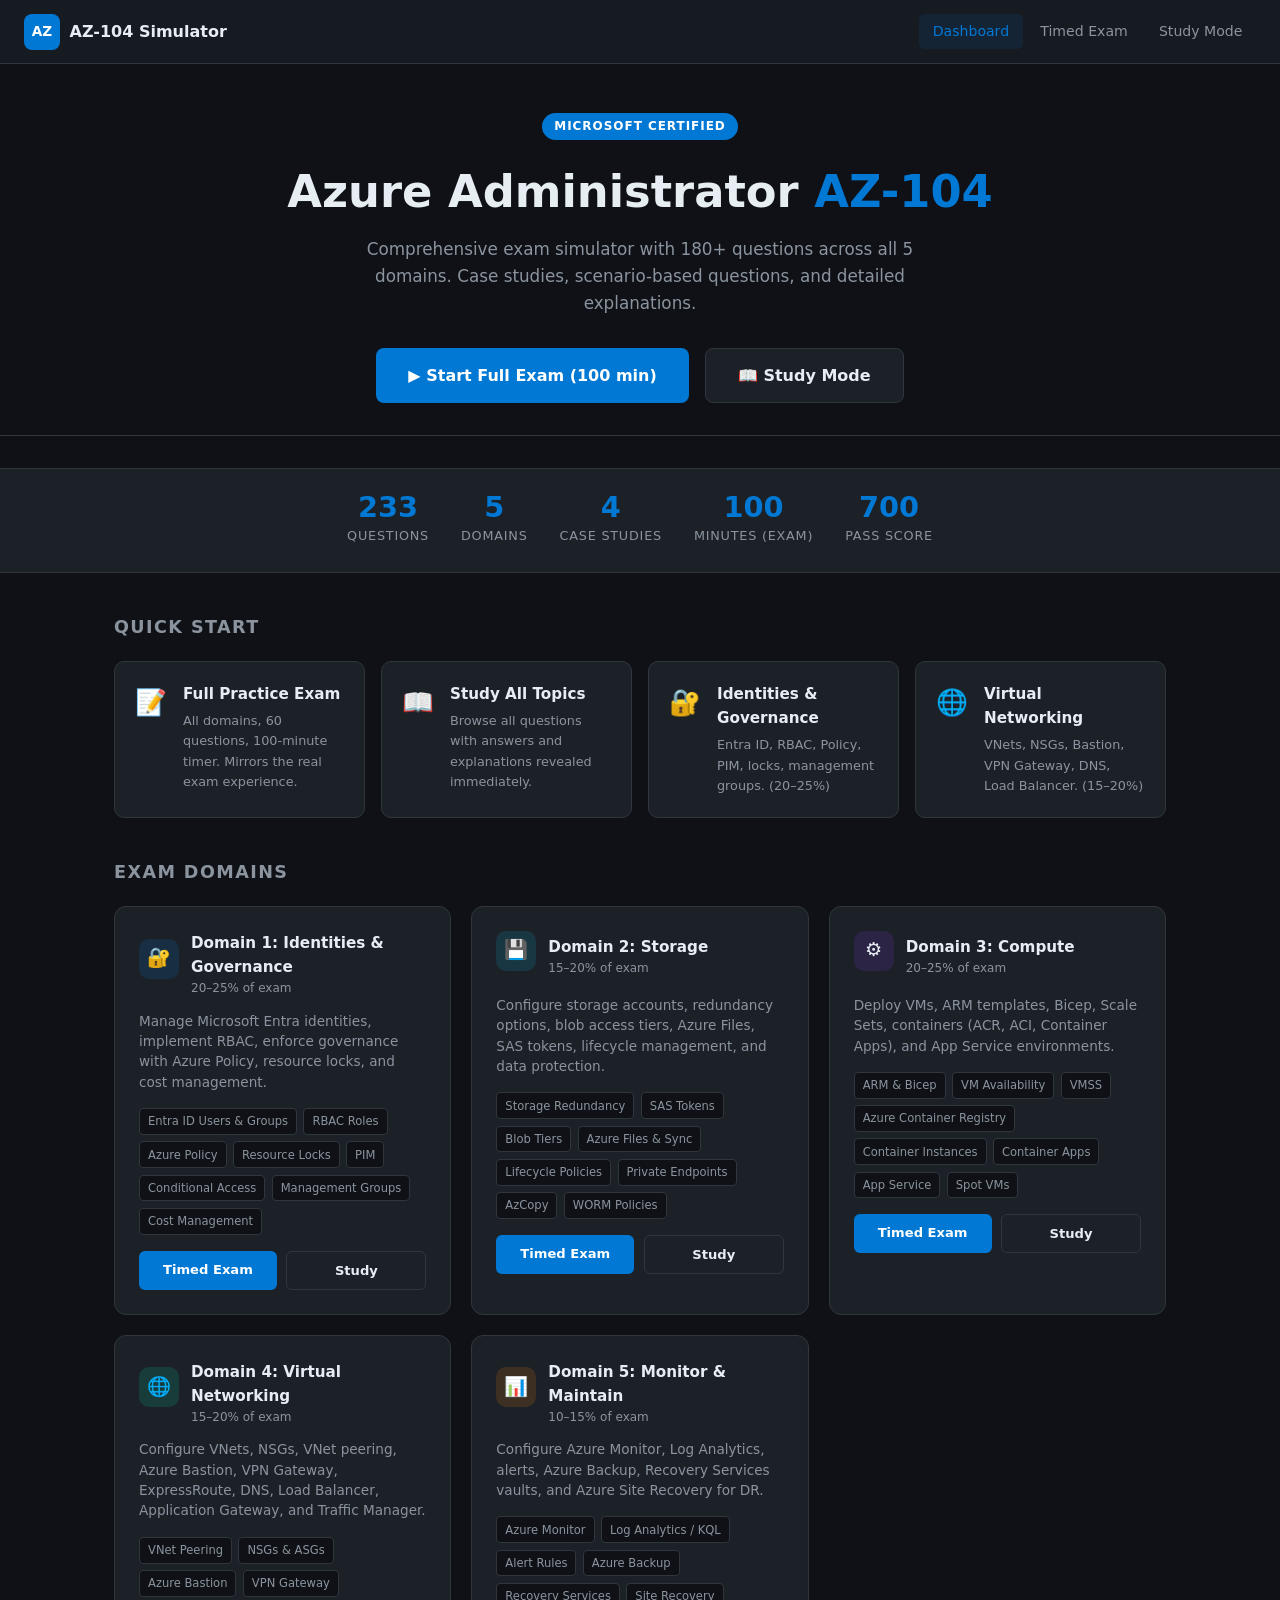
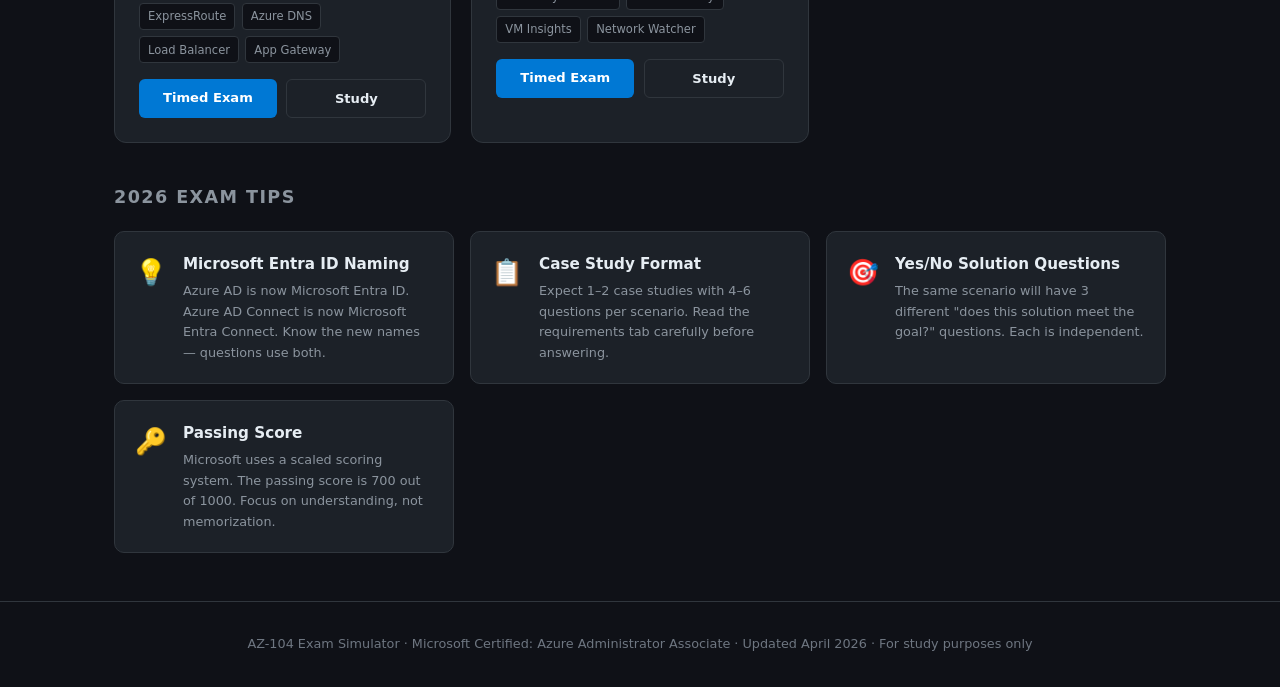
==== index.html @ d155609a "AZ1-04 mock 1" ====
<!DOCTYPE html>
<html lang="en">
<head>
  <meta charset="UTF-8">
  <meta name="viewport" content="width=device-width, initial-scale=1.0">
  <title>AZ-104 Exam Simulator — Azure Administrator</title>
  <link rel="stylesheet" href="css/styles.css">
  <style>
    /* ── Index-page specific styles ─────────────────────────────────────── */
    .hero {
      text-align: center;
      padding: 3rem 2rem 2rem;
    }
    .hero-badge {
      display: inline-block;
      background: var(--azure-blue);
      color: #fff;
      font-size: 0.75rem;
      font-weight: 700;
      padding: 0.25rem 0.75rem;
      border-radius: 99px;
      letter-spacing: 0.08em;
      text-transform: uppercase;
      margin-bottom: 1rem;
    }
    .hero h1 {
      font-size: clamp(1.8rem, 4vw, 2.8rem);
      font-weight: 800;
      color: var(--text-primary);
      margin: 0 0 0.5rem;
    }
    .hero h1 span { color: var(--azure-blue); }
    .hero p {
      color: var(--text-secondary);
      font-size: 1.05rem;
      max-width: 560px;
      margin: 0 auto 2rem;
    }
    .hero-actions {
      display: flex;
      gap: 1rem;
      justify-content: center;
      flex-wrap: wrap;
    }
    .btn-hero-primary {
      background: var(--azure-blue);
      color: #fff;
      border: none;
      padding: 0.85rem 2rem;
      border-radius: 8px;
      font-size: 1rem;
      font-weight: 600;
      cursor: pointer;
      text-decoration: none;
      display: inline-flex;
      align-items: center;
      gap: 0.5rem;
      transition: background 0.2s, transform 0.1s;
    }
    .btn-hero-primary:hover { background: #106ebe; transform: translateY(-1px); }
    .btn-hero-secondary {
      background: var(--bg-card);
      color: var(--text-primary);
      border: 1px solid var(--border-color);
      padding: 0.85rem 2rem;
      border-radius: 8px;
      font-size: 1rem;
      font-weight: 600;
      cursor: pointer;
      text-decoration: none;
      display: inline-flex;
      align-items: center;
      gap: 0.5rem;
      transition: background 0.2s;
    }
    .btn-hero-secondary:hover { background: var(--bg-hover); }

    /* Stats bar */
    .stats-bar {
      display: flex;
      justify-content: center;
      gap: 2rem;
      flex-wrap: wrap;
      padding: 1.5rem 2rem;
      background: var(--bg-card);
      border-top: 1px solid var(--border-color);
      border-bottom: 1px solid var(--border-color);
    }
    .stat-item { text-align: center; }
    .stat-value {
      display: block;
      font-size: 1.8rem;
      font-weight: 700;
      color: var(--azure-blue);
    }
    .stat-label { font-size: 0.8rem; color: var(--text-secondary); text-transform: uppercase; letter-spacing: 0.06em; }

    /* Domain cards grid */
    .domains-section {
      max-width: 1100px;
      margin: 2.5rem auto;
      padding: 0 1.5rem;
    }
    .section-title {
      font-size: 1.1rem;
      font-weight: 700;
      color: var(--text-secondary);
      text-transform: uppercase;
      letter-spacing: 0.08em;
      margin-bottom: 1.25rem;
    }
    .domain-grid {
      display: grid;
      grid-template-columns: repeat(auto-fill, minmax(300px, 1fr));
      gap: 1.25rem;
    }
    .domain-card {
      background: var(--bg-card);
      border: 1px solid var(--border-color);
      border-radius: 12px;
      padding: 1.5rem;
      transition: border-color 0.2s, transform 0.15s;
      cursor: default;
    }
    .domain-card:hover { border-color: var(--azure-blue); transform: translateY(-2px); }
    .domain-card-header {
      display: flex;
      align-items: center;
      gap: 0.75rem;
      margin-bottom: 0.75rem;
    }
    .domain-icon {
      width: 40px; height: 40px;
      border-radius: 10px;
      display: flex; align-items: center; justify-content: center;
      font-size: 1.2rem;
      flex-shrink: 0;
    }
    .d1 .domain-icon { background: rgba(0,120,212,0.15); }
    .d2 .domain-icon { background: rgba(0,180,216,0.15); }
    .d3 .domain-icon { background: rgba(131,56,236,0.15); }
    .d4 .domain-icon { background: rgba(6,214,160,0.15); }
    .d5 .domain-icon { background: rgba(247,127,0,0.15); }
    .domain-card-title { font-weight: 700; font-size: 0.95rem; }
    .domain-card-weight { font-size: 0.75rem; color: var(--text-secondary); }
    .domain-card-desc { font-size: 0.85rem; color: var(--text-secondary); line-height: 1.5; margin-bottom: 1rem; }
    .domain-card-topics {
      list-style: none;
      padding: 0; margin: 0 0 1rem;
      display: flex; flex-wrap: wrap; gap: 0.4rem;
    }
    .domain-card-topics li {
      font-size: 0.72rem;
      background: var(--bg-primary);
      border: 1px solid var(--border-color);
      border-radius: 4px;
      padding: 0.2rem 0.5rem;
      color: var(--text-secondary);
    }
    .domain-card-actions {
      display: flex; gap: 0.6rem;
    }
    .btn-domain-exam, .btn-domain-study {
      flex: 1;
      padding: 0.5rem;
      border-radius: 6px;
      font-size: 0.82rem;
      font-weight: 600;
      cursor: pointer;
      text-decoration: none;
      text-align: center;
      transition: background 0.15s;
    }
    .btn-domain-exam {
      background: var(--azure-blue);
      color: #fff;
      border: none;
    }
    .btn-domain-exam:hover { background: #106ebe; }
    .btn-domain-study {
      background: transparent;
      color: var(--text-primary);
      border: 1px solid var(--border-color);
    }
    .btn-domain-study:hover { background: var(--bg-hover); }

    /* Quick Start cards */
    .quickstart-grid {
      display: grid;
      grid-template-columns: repeat(auto-fill, minmax(240px, 1fr));
      gap: 1rem;
      margin-bottom: 2.5rem;
    }
    .qs-card {
      background: var(--bg-card);
      border: 1px solid var(--border-color);
      border-radius: 10px;
      padding: 1.25rem;
      text-decoration: none;
      color: var(--text-primary);
      display: flex;
      align-items: flex-start;
      gap: 1rem;
      transition: border-color 0.2s, transform 0.15s;
    }
    .qs-card:hover { border-color: var(--azure-blue); transform: translateY(-2px); }
    .qs-icon { font-size: 1.6rem; flex-shrink: 0; }
    .qs-title { font-weight: 700; font-size: 0.95rem; margin-bottom: 0.3rem; }
    .qs-desc { font-size: 0.8rem; color: var(--text-secondary); }

    /* Footer */
    footer {
      text-align: center;
      padding: 2rem;
      color: var(--text-muted);
      font-size: 0.8rem;
      border-top: 1px solid var(--border-color);
      margin-top: 3rem;
    }
  </style>
</head>
<body>

<!-- ── Header ───────────────────────────────────────────────────────────── -->
<header class="app-header">
  <div class="header-inner">
    <div class="header-brand">
      <div class="brand-logo">AZ</div>
      <span class="brand-name">AZ-104 Simulator</span>
    </div>
    <nav class="header-nav">
      <a href="index.html" class="nav-link active">Dashboard</a>
      <a href="exam.html" class="nav-link">Timed Exam</a>
      <a href="study.html" class="nav-link">Study Mode</a>
    </nav>
  </div>
</header>

<!-- ── Hero ─────────────────────────────────────────────────────────────── -->
<section class="hero">
  <span class="hero-badge">Microsoft Certified</span>
  <h1>Azure Administrator <span>AZ-104</span></h1>
  <p>Comprehensive exam simulator with 180+ questions across all 5 domains. Case studies, scenario-based questions, and detailed explanations.</p>
  <div class="hero-actions">
    <a href="exam.html" class="btn-hero-primary">▶ Start Full Exam (100 min)</a>
    <a href="study.html" class="btn-hero-secondary">📖 Study Mode</a>
  </div>
</section>

<!-- ── Stats Bar ─────────────────────────────────────────────────────────── -->
<div class="stats-bar" id="stats-bar">
  <div class="stat-item">
    <span class="stat-value" id="stat-total">—</span>
    <span class="stat-label">Questions</span>
  </div>
  <div class="stat-item">
    <span class="stat-value">5</span>
    <span class="stat-label">Domains</span>
  </div>
  <div class="stat-item">
    <span class="stat-value" id="stat-cs">—</span>
    <span class="stat-label">Case Studies</span>
  </div>
  <div class="stat-item">
    <span class="stat-value">100</span>
    <span class="stat-label">Minutes (Exam)</span>
  </div>
  <div class="stat-item">
    <span class="stat-value">700</span>
    <span class="stat-label">Pass Score</span>
  </div>
</div>

<!-- ── Main Content ──────────────────────────────────────────────────────── -->
<main class="domains-section">

  <!-- Quick Start -->
  <div class="section-title">Quick Start</div>
  <div class="quickstart-grid">
    <a href="exam.html?domain=0" class="qs-card">
      <span class="qs-icon">📝</span>
      <div>
        <div class="qs-title">Full Practice Exam</div>
        <div class="qs-desc">All domains, 60 questions, 100-minute timer. Mirrors the real exam experience.</div>
      </div>
    </a>
    <a href="study.html?domain=0" class="qs-card">
      <span class="qs-icon">📖</span>
      <div>
        <div class="qs-title">Study All Topics</div>
        <div class="qs-desc">Browse all questions with answers and explanations revealed immediately.</div>
      </div>
    </a>
    <a href="study.html?domain=1" class="qs-card">
      <span class="qs-icon">🔐</span>
      <div>
        <div class="qs-title">Identities &amp; Governance</div>
        <div class="qs-desc">Entra ID, RBAC, Policy, PIM, locks, management groups. (20–25%)</div>
      </div>
    </a>
    <a href="study.html?domain=4" class="qs-card">
      <span class="qs-icon">🌐</span>
      <div>
        <div class="qs-title">Virtual Networking</div>
        <div class="qs-desc">VNets, NSGs, Bastion, VPN Gateway, DNS, Load Balancer. (15–20%)</div>
      </div>
    </a>
  </div>

  <!-- Domain Cards -->
  <div class="section-title">Exam Domains</div>
  <div class="domain-grid">

    <div class="domain-card d1">
      <div class="domain-card-header">
        <div class="domain-icon">🔐</div>
        <div>
          <div class="domain-card-title">Domain 1: Identities &amp; Governance</div>
          <div class="domain-card-weight">20–25% of exam</div>
        </div>
      </div>
      <p class="domain-card-desc">Manage Microsoft Entra identities, implement RBAC, enforce governance with Azure Policy, resource locks, and cost management.</p>
      <ul class="domain-card-topics">
        <li>Entra ID Users &amp; Groups</li><li>RBAC Roles</li><li>Azure Policy</li>
        <li>Resource Locks</li><li>PIM</li><li>Conditional Access</li>
        <li>Management Groups</li><li>Cost Management</li>
      </ul>
      <div class="domain-card-actions">
        <a href="exam.html?domain=1" class="btn-domain-exam">Timed Exam</a>
        <a href="study.html?domain=1" class="btn-domain-study">Study</a>
      </div>
    </div>

    <div class="domain-card d2">
      <div class="domain-card-header">
        <div class="domain-icon">💾</div>
        <div>
          <div class="domain-card-title">Domain 2: Storage</div>
          <div class="domain-card-weight">15–20% of exam</div>
        </div>
      </div>
      <p class="domain-card-desc">Configure storage accounts, redundancy options, blob access tiers, Azure Files, SAS tokens, lifecycle management, and data protection.</p>
      <ul class="domain-card-topics">
        <li>Storage Redundancy</li><li>SAS Tokens</li><li>Blob Tiers</li>
        <li>Azure Files &amp; Sync</li><li>Lifecycle Policies</li><li>Private Endpoints</li>
        <li>AzCopy</li><li>WORM Policies</li>
      </ul>
      <div class="domain-card-actions">
        <a href="exam.html?domain=2" class="btn-domain-exam">Timed Exam</a>
        <a href="study.html?domain=2" class="btn-domain-study">Study</a>
      </div>
    </div>

    <div class="domain-card d3">
      <div class="domain-card-header">
        <div class="domain-icon">⚙️</div>
        <div>
          <div class="domain-card-title">Domain 3: Compute</div>
          <div class="domain-card-weight">20–25% of exam</div>
        </div>
      </div>
      <p class="domain-card-desc">Deploy VMs, ARM templates, Bicep, Scale Sets, containers (ACR, ACI, Container Apps), and App Service environments.</p>
      <ul class="domain-card-topics">
        <li>ARM &amp; Bicep</li><li>VM Availability</li><li>VMSS</li>
        <li>Azure Container Registry</li><li>Container Instances</li><li>Container Apps</li>
        <li>App Service</li><li>Spot VMs</li>
      </ul>
      <div class="domain-card-actions">
        <a href="exam.html?domain=3" class="btn-domain-exam">Timed Exam</a>
        <a href="study.html?domain=3" class="btn-domain-study">Study</a>
      </div>
    </div>

    <div class="domain-card d4">
      <div class="domain-card-header">
        <div class="domain-icon">🌐</div>
        <div>
          <div class="domain-card-title">Domain 4: Virtual Networking</div>
          <div class="domain-card-weight">15–20% of exam</div>
        </div>
      </div>
      <p class="domain-card-desc">Configure VNets, NSGs, VNet peering, Azure Bastion, VPN Gateway, ExpressRoute, DNS, Load Balancer, Application Gateway, and Traffic Manager.</p>
      <ul class="domain-card-topics">
        <li>VNet Peering</li><li>NSGs &amp; ASGs</li><li>Azure Bastion</li>
        <li>VPN Gateway</li><li>ExpressRoute</li><li>Azure DNS</li>
        <li>Load Balancer</li><li>App Gateway</li>
      </ul>
      <div class="domain-card-actions">
        <a href="exam.html?domain=4" class="btn-domain-exam">Timed Exam</a>
        <a href="study.html?domain=4" class="btn-domain-study">Study</a>
      </div>
    </div>

    <div class="domain-card d5">
      <div class="domain-card-header">
        <div class="domain-icon">📊</div>
        <div>
          <div class="domain-card-title">Domain 5: Monitor &amp; Maintain</div>
          <div class="domain-card-weight">10–15% of exam</div>
        </div>
      </div>
      <p class="domain-card-desc">Configure Azure Monitor, Log Analytics, alerts, Azure Backup, Recovery Services vaults, and Azure Site Recovery for DR.</p>
      <ul class="domain-card-topics">
        <li>Azure Monitor</li><li>Log Analytics / KQL</li><li>Alert Rules</li>
        <li>Azure Backup</li><li>Recovery Services</li><li>Site Recovery</li>
        <li>VM Insights</li><li>Network Watcher</li>
      </ul>
      <div class="domain-card-actions">
        <a href="exam.html?domain=5" class="btn-domain-exam">Timed Exam</a>
        <a href="study.html?domain=5" class="btn-domain-study">Study</a>
      </div>
    </div>

  </div><!-- /domain-grid -->

  <!-- Exam Tips -->
  <div class="section-title" style="margin-top:2.5rem">2026 Exam Tips</div>
  <div style="display:grid;grid-template-columns:repeat(auto-fill,minmax(260px,1fr));gap:1rem;">
    <div class="qs-card" style="cursor:default">
      <span class="qs-icon">💡</span>
      <div>
        <div class="qs-title">Microsoft Entra ID Naming</div>
        <div class="qs-desc">Azure AD is now Microsoft Entra ID. Azure AD Connect is now Microsoft Entra Connect. Know the new names — questions use both.</div>
      </div>
    </div>
    <div class="qs-card" style="cursor:default">
      <span class="qs-icon">📋</span>
      <div>
        <div class="qs-title">Case Study Format</div>
        <div class="qs-desc">Expect 1–2 case studies with 4–6 questions per scenario. Read the requirements tab carefully before answering.</div>
      </div>
    </div>
    <div class="qs-card" style="cursor:default">
      <span class="qs-icon">🎯</span>
      <div>
        <div class="qs-title">Yes/No Solution Questions</div>
        <div class="qs-desc">The same scenario will have 3 different "does this solution meet the goal?" questions. Each is independent.</div>
      </div>
    </div>
    <div class="qs-card" style="cursor:default">
      <span class="qs-icon">🔑</span>
      <div>
        <div class="qs-title">Passing Score</div>
        <div class="qs-desc">Microsoft uses a scaled scoring system. The passing score is 700 out of 1000. Focus on understanding, not memorization.</div>
      </div>
    </div>
  </div>

</main>

<footer>
  AZ-104 Exam Simulator · Microsoft Certified: Azure Administrator Associate · Updated April 2026 · For study purposes only
</footer>

<!-- Load question data -->
<script src="data/domain1.js"></script>
<script src="data/domain2.js"></script>
<script src="data/domain3.js"></script>
<script src="data/domain4.js"></script>
<script src="data/domain5.js"></script>
<script src="data/case_studies.js"></script>
<script>
  document.addEventListener('DOMContentLoaded', () => {
    const total = typeof QUESTIONS !== 'undefined' ? QUESTIONS.length : 0;
    const cs = typeof CASE_STUDIES !== 'undefined' ? Object.keys(CASE_STUDIES).length : 0;
    document.getElementById('stat-total').textContent = total;
    document.getElementById('stat-cs').textContent = cs;
  });
</script>

</body>
</html>
---- css/styles.css ----
/* AZ-104 Exam Prep - Professional Dark Theme */
/* Azure Brand Colors: Primary #0078d4, Dark bg #0f1117 */

:root {
  --bg-primary: #0f1117;
  --bg-secondary: #161b22;
  --bg-card: #1c2128;
  --bg-hover: #21262d;
  --border: #30363d;
  --text-primary: #e6edf3;
  --text-secondary: #8b949e;
  --text-muted: #6e7681;
  --azure-blue: #0078d4;
  --azure-blue-hover: #106ebe;
  --azure-light: #50a3e0;
  --success: #3fb950;
  --success-bg: #1a3a20;
  --error: #f85149;
  --error-bg: #3a1a1a;
  --warning: #d29922;
  --warning-bg: #3a2e10;
  --info: #58a6ff;
  --d1-color: #0078d4;  /* Identity - Azure Blue */
  --d2-color: #00b4d8;  /* Storage - Cyan */
  --d3-color: #8338ec;  /* Compute - Purple */
  --d4-color: #06d6a0;  /* Networking - Teal */
  --d5-color: #f77f00;  /* Monitor - Orange */
  --font: 'Segoe UI', system-ui, -apple-system, sans-serif;
  --font-mono: 'Cascadia Code', 'Consolas', monospace;
  --radius: 8px;
  --radius-lg: 12px;
  --shadow: 0 4px 12px rgba(0, 0, 0, 0.4);
  --transition: all 0.2s ease;
  /* Aliases used by exam/study pages */
  --border-color: #30363d;
}

* { box-sizing: border-box; margin: 0; padding: 0; }

body {
  font-family: var(--font);
  background: var(--bg-primary);
  color: var(--text-primary);
  line-height: 1.6;
  min-height: 100vh;
}

a { color: var(--azure-blue); text-decoration: none; }
a:hover { color: var(--azure-light); text-decoration: underline; }

/* ========== LAYOUT ========== */
.container { max-width: 1200px; margin: 0 auto; padding: 0 24px; }

header, .app-header {
  background: var(--bg-secondary);
  border-bottom: 1px solid var(--border);
  padding: 0 1.5rem;
  height: 64px;
  display: flex;
  align-items: center;
  position: sticky;
  top: 0;
  z-index: 100;
  backdrop-filter: blur(8px);
}

/* Shared header layout */
.header-inner {
  display: flex;
  align-items: center;
  justify-content: space-between;
  width: 100%;
  max-width: 1400px;
  margin: 0 auto;
}

.header-brand {
  display: flex;
  align-items: center;
  gap: 0.6rem;
  text-decoration: none;
}
.brand-logo {
  width: 36px; height: 36px;
  background: var(--azure-blue);
  border-radius: 8px;
  display: flex; align-items: center; justify-content: center;
  font-weight: 800; font-size: 0.85rem; color: #fff;
  flex-shrink: 0;
}
.brand-name { font-weight: 700; font-size: 1rem; color: var(--text-primary); }

.header-nav { display: flex; gap: 4px; }
.nav-link {
  padding: 0.4rem 0.85rem;
  border-radius: 6px;
  color: var(--text-secondary);
  font-size: 0.88rem;
  font-weight: 500;
  transition: background 0.15s, color 0.15s;
  text-decoration: none;
}
.nav-link:hover { background: var(--bg-hover); color: var(--text-primary); text-decoration: none; }
.nav-link.active { color: var(--azure-blue); background: rgba(0,120,212,0.1); }


.logo {
  display: flex;
  align-items: center;
  gap: 12px;
  font-size: 1.1rem;
  font-weight: 700;
  color: var(--text-primary);
}

.logo-badge {
  background: var(--azure-blue);
  color: #fff;
  padding: 4px 10px;
  border-radius: 6px;
  font-size: 0.8rem;
  font-weight: 700;
  letter-spacing: 0.5px;
}

nav { display: flex; gap: 4px; }
nav a {
  padding: 8px 16px;
  border-radius: var(--radius);
  color: var(--text-secondary);
  font-size: 0.9rem;
  transition: var(--transition);
}
nav a:hover, nav a.active {
  background: var(--bg-hover);
  color: var(--text-primary);
  text-decoration: none;
}
nav a.active { color: var(--azure-blue); }

/* ========== HERO / DASHBOARD ========== */
.hero {
  padding: 48px 0 32px;
  border-bottom: 1px solid var(--border);
  margin-bottom: 32px;
}

.hero-title {
  font-size: 2rem;
  font-weight: 700;
  margin-bottom: 8px;
  background: linear-gradient(135deg, var(--azure-blue), var(--azure-light));
  -webkit-background-clip: text;
  -webkit-text-fill-color: transparent;
  background-clip: text;
}

.hero-subtitle {
  color: var(--text-secondary);
  font-size: 1.05rem;
  max-width: 600px;
}

/* ========== STATS BAR ========== */
.stats-bar {
  display: flex;
  gap: 16px;
  margin: 24px 0;
  flex-wrap: wrap;
}

.stat-card {
  background: var(--bg-card);
  border: 1px solid var(--border);
  border-radius: var(--radius);
  padding: 16px 20px;
  flex: 1;
  min-width: 140px;
}

.stat-value {
  font-size: 1.8rem;
  font-weight: 700;
  color: var(--azure-blue);
  line-height: 1;
}

.stat-label {
  font-size: 0.8rem;
  color: var(--text-secondary);
  margin-top: 4px;
  text-transform: uppercase;
  letter-spacing: 0.5px;
}

/* ========== DOMAIN CARDS ========== */
.domain-grid {
  display: grid;
  grid-template-columns: repeat(auto-fill, minmax(220px, 1fr));
  gap: 16px;
  margin-bottom: 32px;
}

.domain-card {
  background: var(--bg-card);
  border: 1px solid var(--border);
  border-radius: var(--radius-lg);
  padding: 24px;
  cursor: pointer;
  transition: var(--transition);
  position: relative;
  overflow: hidden;
  display: block;
  text-decoration: none;
  color: inherit;
}

.domain-card::before {
  content: '';
  position: absolute;
  top: 0; left: 0; right: 0;
  height: 3px;
}

.domain-card[data-domain="1"]::before { background: var(--d1-color); }
.domain-card[data-domain="2"]::before { background: var(--d2-color); }
.domain-card[data-domain="3"]::before { background: var(--d3-color); }
.domain-card[data-domain="4"]::before { background: var(--d4-color); }
.domain-card[data-domain="5"]::before { background: var(--d5-color); }

.domain-card:hover {
  border-color: var(--azure-blue);
  transform: translateY(-2px);
  box-shadow: var(--shadow);
  text-decoration: none;
}

.domain-icon { font-size: 1.8rem; margin-bottom: 12px; }
.domain-name { font-size: 0.95rem; font-weight: 600; margin-bottom: 6px; }
.domain-pct {
  font-size: 0.8rem;
  color: var(--text-secondary);
  margin-bottom: 12px;
}

.domain-progress {
  height: 4px;
  background: var(--border);
  border-radius: 2px;
  overflow: hidden;
  margin-bottom: 8px;
}

.domain-progress-bar {
  height: 100%;
  border-radius: 2px;
  width: 0%;
  transition: width 0.6s ease;
}

.domain-card[data-domain="1"] .domain-progress-bar { background: var(--d1-color); }
.domain-card[data-domain="2"] .domain-progress-bar { background: var(--d2-color); }
.domain-card[data-domain="3"] .domain-progress-bar { background: var(--d3-color); }
.domain-card[data-domain="4"] .domain-progress-bar { background: var(--d4-color); }
.domain-card[data-domain="5"] .domain-progress-bar { background: var(--d5-color); }

.domain-q-count { font-size: 0.78rem; color: var(--text-muted); }

/* ========== BUTTONS ========== */
.btn {
  display: inline-flex;
  align-items: center;
  gap: 8px;
  padding: 10px 20px;
  border-radius: var(--radius);
  border: none;
  cursor: pointer;
  font-family: var(--font);
  font-size: 0.9rem;
  font-weight: 600;
  transition: var(--transition);
  text-decoration: none;
}

.btn-primary {
  background: var(--azure-blue);
  color: #fff;
}
.btn-primary:hover {
  background: var(--azure-blue-hover);
  color: #fff;
  text-decoration: none;
}

.btn-secondary {
  background: var(--bg-card);
  color: var(--text-primary);
  border: 1px solid var(--border);
}
.btn-secondary:hover {
  background: var(--bg-hover);
  border-color: var(--azure-blue);
}

.btn-success { background: var(--success); color: #fff; }
.btn-danger { background: var(--error); color: #fff; }
.btn-lg { padding: 14px 28px; font-size: 1rem; border-radius: var(--radius-lg); }
.btn-sm { padding: 6px 12px; font-size: 0.82rem; }

/* ========== EXAM SIMULATOR ========== */
.exam-layout {
  display: grid;
  grid-template-columns: 1fr 280px;
  gap: 24px;
  padding: 24px 0;
  align-items: start;
}

@media (max-width: 900px) {
  .exam-layout { grid-template-columns: 1fr; }
  .exam-sidebar { order: -1; }
}

/* Timer */
.exam-timer {
  background: var(--bg-card);
  border: 1px solid var(--border);
  border-radius: var(--radius);
  padding: 12px 20px;
  text-align: center;
  margin-bottom: 16px;
}

.timer-time {
  font-size: 2rem;
  font-weight: 700;
  font-family: var(--font-mono);
  color: var(--text-primary);
}

.timer-time.warning { color: var(--warning); }
.timer-time.danger { color: var(--error); animation: pulse 1s infinite; }

@keyframes pulse {
  0%, 100% { opacity: 1; }
  50% { opacity: 0.5; }
}

.timer-label { font-size: 0.75rem; color: var(--text-muted); text-transform: uppercase; }

/* Progress */
.exam-progress-bar {
  height: 4px;
  background: var(--border);
  border-radius: 2px;
  overflow: hidden;
  margin-bottom: 20px;
}

.exam-progress-fill {
  height: 100%;
  background: var(--azure-blue);
  transition: width 0.4s ease;
}

/* Question card */
.question-card {
  background: var(--bg-card);
  border: 1px solid var(--border);
  border-radius: var(--radius-lg);
  padding: 28px;
  margin-bottom: 16px;
}

.question-meta {
  display: flex;
  align-items: center;
  gap: 12px;
  margin-bottom: 16px;
  flex-wrap: wrap;
}

.question-num {
  font-size: 0.82rem;
  color: var(--text-muted);
  font-weight: 600;
}

.question-tag {
  background: var(--bg-hover);
  border: 1px solid var(--border);
  color: var(--text-secondary);
  font-size: 0.75rem;
  padding: 2px 10px;
  border-radius: 20px;
}

.question-tag.domain-1 { border-color: var(--d1-color); color: var(--d1-color); }
.question-tag.domain-2 { border-color: var(--d2-color); color: var(--d2-color); }
.question-tag.domain-3 { border-color: var(--d3-color); color: var(--d3-color); }
.question-tag.domain-4 { border-color: var(--d4-color); color: var(--d4-color); }
.question-tag.domain-5 { border-color: var(--d5-color); color: var(--d5-color); }

.question-note {
  background: var(--bg-hover);
  border-left: 3px solid var(--warning);
  padding: 10px 14px;
  border-radius: 0 var(--radius) var(--radius) 0;
  font-size: 0.85rem;
  color: var(--text-secondary);
  margin-bottom: 16px;
  font-style: italic;
}

.question-scenario {
  background: var(--bg-secondary);
  border: 1px solid var(--border);
  border-radius: var(--radius);
  padding: 16px;
  margin-bottom: 16px;
  font-size: 0.92rem;
  line-height: 1.7;
}

.question-solution {
  background: var(--bg-hover);
  border-left: 3px solid var(--azure-blue);
  padding: 10px 14px;
  border-radius: 0 var(--radius) var(--radius) 0;
  font-size: 0.9rem;
  margin-bottom: 16px;
  font-weight: 500;
}

.question-text {
  font-size: 0.97rem;
  font-weight: 500;
  margin-bottom: 20px;
  line-height: 1.7;
}

.question-instruction {
  font-size: 0.82rem;
  color: var(--text-secondary);
  margin-bottom: 12px;
  font-style: italic;
}

/* Options */
.options-list { display: flex; flex-direction: column; gap: 10px; }

.option-item {
  display: flex;
  align-items: flex-start;
  gap: 12px;
  padding: 12px 16px;
  border: 1px solid var(--border);
  border-radius: var(--radius);
  cursor: pointer;
  transition: var(--transition);
  background: var(--bg-secondary);
  font-size: 0.92rem;
  line-height: 1.5;
  user-select: none;
}

.option-item:hover:not(.disabled) {
  border-color: var(--azure-blue);
  background: var(--bg-hover);
}

.option-item.selected {
  border-color: var(--azure-blue);
  background: rgba(0, 120, 212, 0.1);
}

.option-item.correct {
  border-color: var(--success);
  background: var(--success-bg);
}

.option-item.incorrect {
  border-color: var(--error);
  background: var(--error-bg);
}

.option-item.disabled { cursor: not-allowed; opacity: 0.8; }

.option-marker {
  width: 24px;
  height: 24px;
  min-width: 24px;
  border-radius: 50%;
  border: 2px solid var(--border);
  display: flex;
  align-items: center;
  justify-content: center;
  font-size: 0.75rem;
  font-weight: 700;
  color: var(--text-muted);
  transition: var(--transition);
  margin-top: 1px;
}

.option-item.selected .option-marker {
  border-color: var(--azure-blue);
  background: var(--azure-blue);
  color: #fff;
}

.option-item.correct .option-marker {
  border-color: var(--success);
  background: var(--success);
  color: #fff;
}

.option-item.incorrect .option-marker {
  border-color: var(--error);
  background: var(--error);
  color: #fff;
}

/* Checkbox style for multi */
.option-marker.checkbox { border-radius: 4px; }

/* Explanation */
.explanation-box {
  margin-top: 20px;
  border-top: 1px solid var(--border);
  padding-top: 20px;
  display: none;
}

.explanation-box.visible { display: block; }

.explanation-header {
  display: flex;
  align-items: center;
  gap: 10px;
  margin-bottom: 12px;
  font-weight: 700;
  font-size: 0.95rem;
}

.explanation-result {
  padding: 8px 14px;
  border-radius: var(--radius);
  font-size: 0.85rem;
  font-weight: 700;
  display: inline-flex;
  align-items: center;
  gap: 6px;
  margin-bottom: 12px;
}

.explanation-result.correct { background: var(--success-bg); color: var(--success); }
.explanation-result.incorrect { background: var(--error-bg); color: var(--error); }

.explanation-text {
  font-size: 0.9rem;
  color: var(--text-secondary);
  line-height: 1.8;
  white-space: pre-line;
}

.explanation-text strong { color: var(--text-primary); }

.reference-link {
  margin-top: 12px;
  font-size: 0.82rem;
  color: var(--text-muted);
}

.reference-link a { color: var(--info); }

/* Reveal button */
.btn-reveal {
  margin-top: 16px;
  background: var(--bg-hover);
  border: 1px solid var(--border);
  color: var(--text-secondary);
  padding: 8px 16px;
  border-radius: var(--radius);
  cursor: pointer;
  font-size: 0.85rem;
  font-family: var(--font);
  transition: var(--transition);
  width: 100%;
}

.btn-reveal:hover { border-color: var(--azure-blue); color: var(--text-primary); }

/* ========== QUESTION NAVIGATOR ========== */
.nav-panel {
  background: var(--bg-card);
  border: 1px solid var(--border);
  border-radius: var(--radius-lg);
  padding: 20px;
  position: sticky;
  top: 90px;
}

.nav-panel-title {
  font-size: 0.85rem;
  font-weight: 600;
  text-transform: uppercase;
  letter-spacing: 0.5px;
  color: var(--text-secondary);
  margin-bottom: 16px;
}

.nav-grid {
  display: grid;
  grid-template-columns: repeat(5, 1fr);
  gap: 6px;
  margin-bottom: 16px;
}

.nav-btn {
  aspect-ratio: 1;
  border-radius: 6px;
  border: 1px solid var(--border);
  background: var(--bg-secondary);
  color: var(--text-secondary);
  font-size: 0.75rem;
  font-weight: 600;
  cursor: pointer;
  transition: var(--transition);
  display: flex;
  align-items: center;
  justify-content: center;
  font-family: var(--font);
}

.nav-btn:hover { border-color: var(--azure-blue); color: var(--text-primary); }
.nav-btn.current { border-color: var(--azure-blue); background: var(--azure-blue); color: #fff; }
.nav-btn.answered { background: var(--bg-hover); color: var(--text-primary); }
.nav-btn.flagged { border-color: var(--warning); color: var(--warning); }
.nav-btn.correct-nav { border-color: var(--success); background: var(--success-bg); color: var(--success); }
.nav-btn.incorrect-nav { border-color: var(--error); background: var(--error-bg); color: var(--error); }

.nav-legend {
  display: flex;
  flex-direction: column;
  gap: 6px;
  margin-bottom: 16px;
  font-size: 0.78rem;
  color: var(--text-muted);
}

.legend-item { display: flex; align-items: center; gap: 8px; }
.legend-dot {
  width: 10px; height: 10px; border-radius: 3px; border: 1px solid;
}
.legend-dot.unanswered { border-color: var(--border); background: var(--bg-secondary); }
.legend-dot.answered { border-color: var(--border); background: var(--bg-hover); }
.legend-dot.current { border-color: var(--azure-blue); background: var(--azure-blue); }
.legend-dot.flagged { border-color: var(--warning); background: transparent; }

/* Flag checkbox */
.flag-label {
  display: flex;
  align-items: center;
  gap: 8px;
  font-size: 0.85rem;
  color: var(--text-secondary);
  cursor: pointer;
  padding: 8px 0;
}
.flag-label input { accent-color: var(--warning); }

/* ========== SCORE REPORT ========== */
.score-report {
  max-width: 700px;
  margin: 0 auto;
  padding: 32px 0;
}

.score-circle {
  width: 140px;
  height: 140px;
  margin: 0 auto 24px;
  position: relative;
}

.score-circle svg { transform: rotate(-90deg); }
.score-circle-bg { fill: none; stroke: var(--border); stroke-width: 8; }
.score-circle-fill { fill: none; stroke-width: 8; stroke-linecap: round; transition: stroke-dashoffset 1s ease; }
.score-circle-fill.pass { stroke: var(--success); }
.score-circle-fill.fail { stroke: var(--error); }

.score-text {
  position: absolute;
  top: 50%; left: 50%;
  transform: translate(-50%, -50%);
  text-align: center;
}

.score-pct { font-size: 2rem; font-weight: 700; }
.score-pct.pass { color: var(--success); }
.score-pct.fail { color: var(--error); }
.score-verdict { font-size: 0.75rem; color: var(--text-muted); }

.score-breakdown {
  display: flex;
  flex-direction: column;
  gap: 12px;
  margin-top: 24px;
}

.domain-score-row {
  display: flex;
  align-items: center;
  gap: 12px;
  background: var(--bg-card);
  border: 1px solid var(--border);
  border-radius: var(--radius);
  padding: 12px 16px;
}

.domain-score-name { flex: 1; font-size: 0.88rem; }
.domain-score-bar { flex: 2; height: 6px; background: var(--border); border-radius: 3px; overflow: hidden; }
.domain-score-fill { height: 100%; border-radius: 3px; }
.domain-score-pct { font-size: 0.85rem; font-weight: 700; width: 40px; text-align: right; }

/* ========== STUDY MODE ========== */
.study-controls {
  display: flex;
  gap: 12px;
  align-items: center;
  flex-wrap: wrap;
  margin-bottom: 24px;
  padding: 16px;
  background: var(--bg-card);
  border: 1px solid var(--border);
  border-radius: var(--radius-lg);
}

.study-controls select, .study-controls input {
  background: var(--bg-secondary);
  border: 1px solid var(--border);
  color: var(--text-primary);
  padding: 8px 12px;
  border-radius: var(--radius);
  font-family: var(--font);
  font-size: 0.88rem;
  outline: none;
}

.study-controls select:focus, .study-controls input:focus {
  border-color: var(--azure-blue);
}

.study-q-count {
  margin-left: auto;
  font-size: 0.85rem;
  color: var(--text-muted);
}

/* Study question item */
.study-question {
  background: var(--bg-card);
  border: 1px solid var(--border);
  border-radius: var(--radius-lg);
  padding: 24px;
  margin-bottom: 16px;
  transition: var(--transition);
}

.study-question:hover { border-color: var(--text-muted); }

.study-q-header {
  display: flex;
  align-items: center;
  gap: 12px;
  margin-bottom: 12px;
}

/* ========== TOPIC TABS ========== */
.domain-tabs {
  display: flex;
  gap: 4px;
  flex-wrap: wrap;
  margin-bottom: 24px;
  background: var(--bg-secondary);
  border: 1px solid var(--border);
  border-radius: var(--radius-lg);
  padding: 6px;
}

.domain-tab {
  padding: 8px 16px;
  border-radius: var(--radius);
  border: none;
  background: transparent;
  color: var(--text-secondary);
  cursor: pointer;
  font-family: var(--font);
  font-size: 0.88rem;
  font-weight: 500;
  transition: var(--transition);
  white-space: nowrap;
}

.domain-tab:hover { color: var(--text-primary); background: var(--bg-hover); }
.domain-tab.active {
  background: var(--azure-blue);
  color: #fff;
  font-weight: 600;
}

/* ========== NAV CONTROLS ========== */
.nav-controls {
  display: flex;
  align-items: center;
  justify-content: space-between;
  gap: 12px;
  margin-top: 16px;
}

/* ========== EXAM CONFIG MODAL ========== */
.modal-overlay {
  position: fixed;
  inset: 0;
  background: rgba(0, 0, 0, 0.7);
  display: flex;
  align-items: center;
  justify-content: center;
  z-index: 200;
  backdrop-filter: blur(4px);
}

.modal-box {
  background: var(--bg-card);
  border: 1px solid var(--border);
  border-radius: var(--radius-lg);
  padding: 32px;
  max-width: 500px;
  width: 90%;
  box-shadow: var(--shadow);
}

.modal-title { font-size: 1.3rem; font-weight: 700; margin-bottom: 8px; }
.modal-desc { color: var(--text-secondary); font-size: 0.9rem; margin-bottom: 24px; }

.config-option {
  display: flex;
  align-items: center;
  justify-content: space-between;
  padding: 12px 0;
  border-bottom: 1px solid var(--border);
  font-size: 0.9rem;
}

.config-option:last-of-type { border-bottom: none; margin-bottom: 16px; }

.config-option label { color: var(--text-secondary); font-size: 0.85rem; }

.config-option select, .config-option input[type="number"] {
  background: var(--bg-secondary);
  border: 1px solid var(--border);
  color: var(--text-primary);
  padding: 6px 10px;
  border-radius: 6px;
  font-family: var(--font);
  font-size: 0.88rem;
}

.config-checkboxes { display: flex; flex-direction: column; gap: 8px; }

.checkbox-label {
  display: flex;
  align-items: center;
  gap: 10px;
  font-size: 0.88rem;
  color: var(--text-secondary);
  cursor: pointer;
}
.checkbox-label input { accent-color: var(--azure-blue); width: 16px; height: 16px; }

/* ========== CHEATSHEET / TABLES ========== */
.cheatsheet {
  background: var(--bg-card);
  border: 1px solid var(--border);
  border-radius: var(--radius-lg);
  padding: 24px;
  margin-bottom: 24px;
}

.cheatsheet h3 {
  font-size: 1rem;
  font-weight: 700;
  margin-bottom: 16px;
  color: var(--azure-blue);
}

.cheat-table { width: 100%; border-collapse: collapse; font-size: 0.85rem; }
.cheat-table th {
  background: var(--bg-hover);
  padding: 10px 14px;
  text-align: left;
  font-weight: 600;
  color: var(--text-secondary);
  border-bottom: 1px solid var(--border);
  font-size: 0.8rem;
  text-transform: uppercase;
  letter-spacing: 0.4px;
}
.cheat-table td {
  padding: 10px 14px;
  border-bottom: 1px solid var(--border);
  color: var(--text-secondary);
  vertical-align: top;
}
.cheat-table tr:last-child td { border-bottom: none; }
.cheat-table tr:hover td { background: var(--bg-hover); }
.cheat-table td:first-child { color: var(--text-primary); font-weight: 500; }

/* Code / command */
code {
  font-family: var(--font-mono);
  background: var(--bg-hover);
  border: 1px solid var(--border);
  padding: 2px 6px;
  border-radius: 4px;
  font-size: 0.85em;
  color: var(--azure-light);
}

/* ========== UTILITIES ========== */
.hidden { display: none !important; }
.text-center { text-align: center; }
.text-muted { color: var(--text-muted); }
.text-success { color: var(--success); }
.text-error { color: var(--error); }
.text-warning { color: var(--warning); }
.text-info { color: var(--info); }
.mt-8 { margin-top: 8px; }
.mt-16 { margin-top: 16px; }
.mt-24 { margin-top: 24px; }
.mb-16 { margin-bottom: 16px; }
.mb-24 { margin-bottom: 24px; }
.flex { display: flex; }
.flex-center { display: flex; align-items: center; justify-content: center; }
.gap-8 { gap: 8px; }
.gap-16 { gap: 16px; }
.section-title {
  font-size: 1.1rem;
  font-weight: 700;
  margin-bottom: 16px;
  display: flex;
  align-items: center;
  gap: 10px;
}
.divider {
  border: none;
  border-top: 1px solid var(--border);
  margin: 24px 0;
}
.badge {
  display: inline-flex;
  align-items: center;
  padding: 2px 8px;
  border-radius: 20px;
  font-size: 0.75rem;
  font-weight: 600;
}
.badge-blue { background: rgba(0,120,212,0.2); color: var(--azure-blue); }
.badge-green { background: var(--success-bg); color: var(--success); }
.badge-red { background: var(--error-bg); color: var(--error); }
.badge-yellow { background: var(--warning-bg); color: var(--warning); }

/* Scrollbar */
::-webkit-scrollbar { width: 6px; height: 6px; }
::-webkit-scrollbar-track { background: var(--bg-primary); }
::-webkit-scrollbar-thumb { background: var(--border); border-radius: 3px; }
::-webkit-scrollbar-thumb:hover { background: var(--text-muted); }

/* ========== RESPONSIVE ========== */
@media (max-width: 768px) {
  .hero-title { font-size: 1.5rem; }
  .domain-grid { grid-template-columns: 1fr 1fr; }
  .stats-bar { flex-direction: column; }
  .question-card { padding: 20px; }
}

@media (max-width: 480px) {
  .domain-grid { grid-template-columns: 1fr; }
  .container { padding: 0 16px; }
}
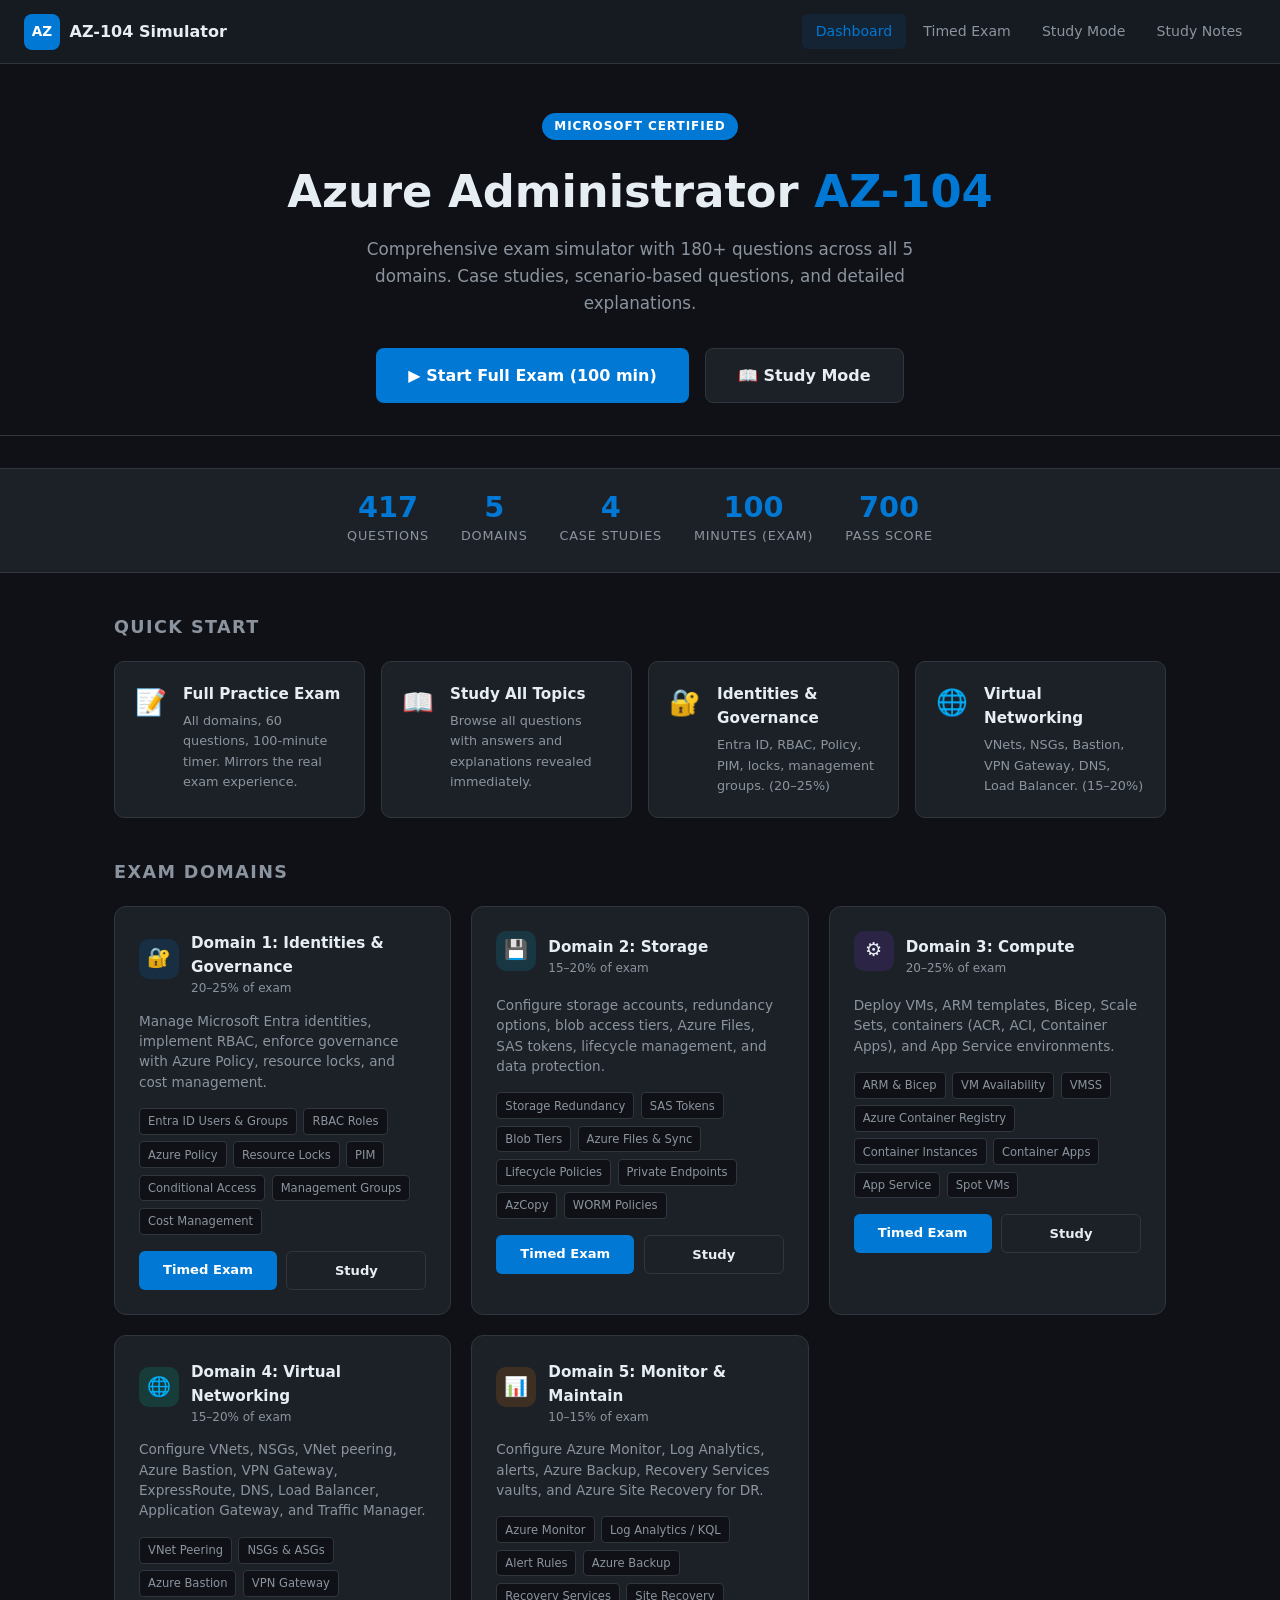
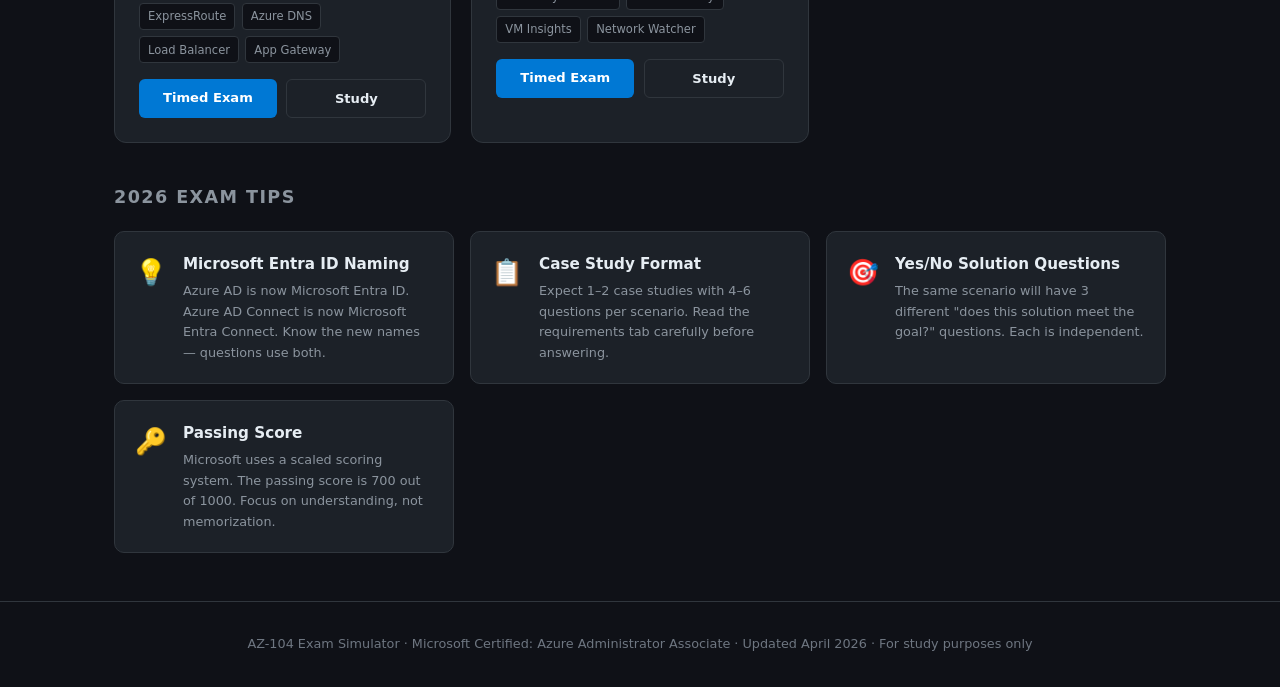
==== commit 9a83db48: "notes added" ====
--- a/index.html
+++ b/index.html
@@ -232,6 +232,7 @@
       <a href="index.html" class="nav-link active">Dashboard</a>
       <a href="exam.html" class="nav-link">Timed Exam</a>
       <a href="study.html" class="nav-link">Study Mode</a>
+      <a href="notes.html" class="nav-link">Study Notes</a>
     </nav>
   </div>
 </header>
--- a/css/styles.css
+++ b/css/styles.css
@@ -533,6 +533,49 @@
 
 .explanation-box.visible { display: block; }
 
+/* Engine-generated explanation inner elements */
+.exp-correct-row {
+  display: flex;
+  align-items: flex-start;
+  gap: 10px;
+  background: var(--success-bg);
+  border: 1px solid var(--success);
+  border-radius: var(--radius);
+  padding: 10px 14px;
+  margin-bottom: 14px;
+  font-size: 0.9rem;
+  font-weight: 600;
+  color: var(--success);
+  line-height: 1.5;
+}
+
+.exp-check {
+  font-size: 1.1rem;
+  flex-shrink: 0;
+  margin-top: 1px;
+}
+
+.exp-body {
+  font-size: 0.9rem;
+  color: var(--text-secondary);
+  line-height: 1.85;
+  white-space: pre-line;
+  margin-bottom: 10px;
+}
+
+.exp-body strong { color: var(--text-primary); }
+
+.exp-reference {
+  margin-top: 10px;
+  font-size: 0.82rem;
+  color: var(--text-muted);
+  padding-top: 8px;
+  border-top: 1px solid var(--border);
+}
+
+.exp-reference a { color: var(--info); text-decoration: none; }
+.exp-reference a:hover { text-decoration: underline; }
+
 .explanation-header {
   display: flex;
   align-items: center;
